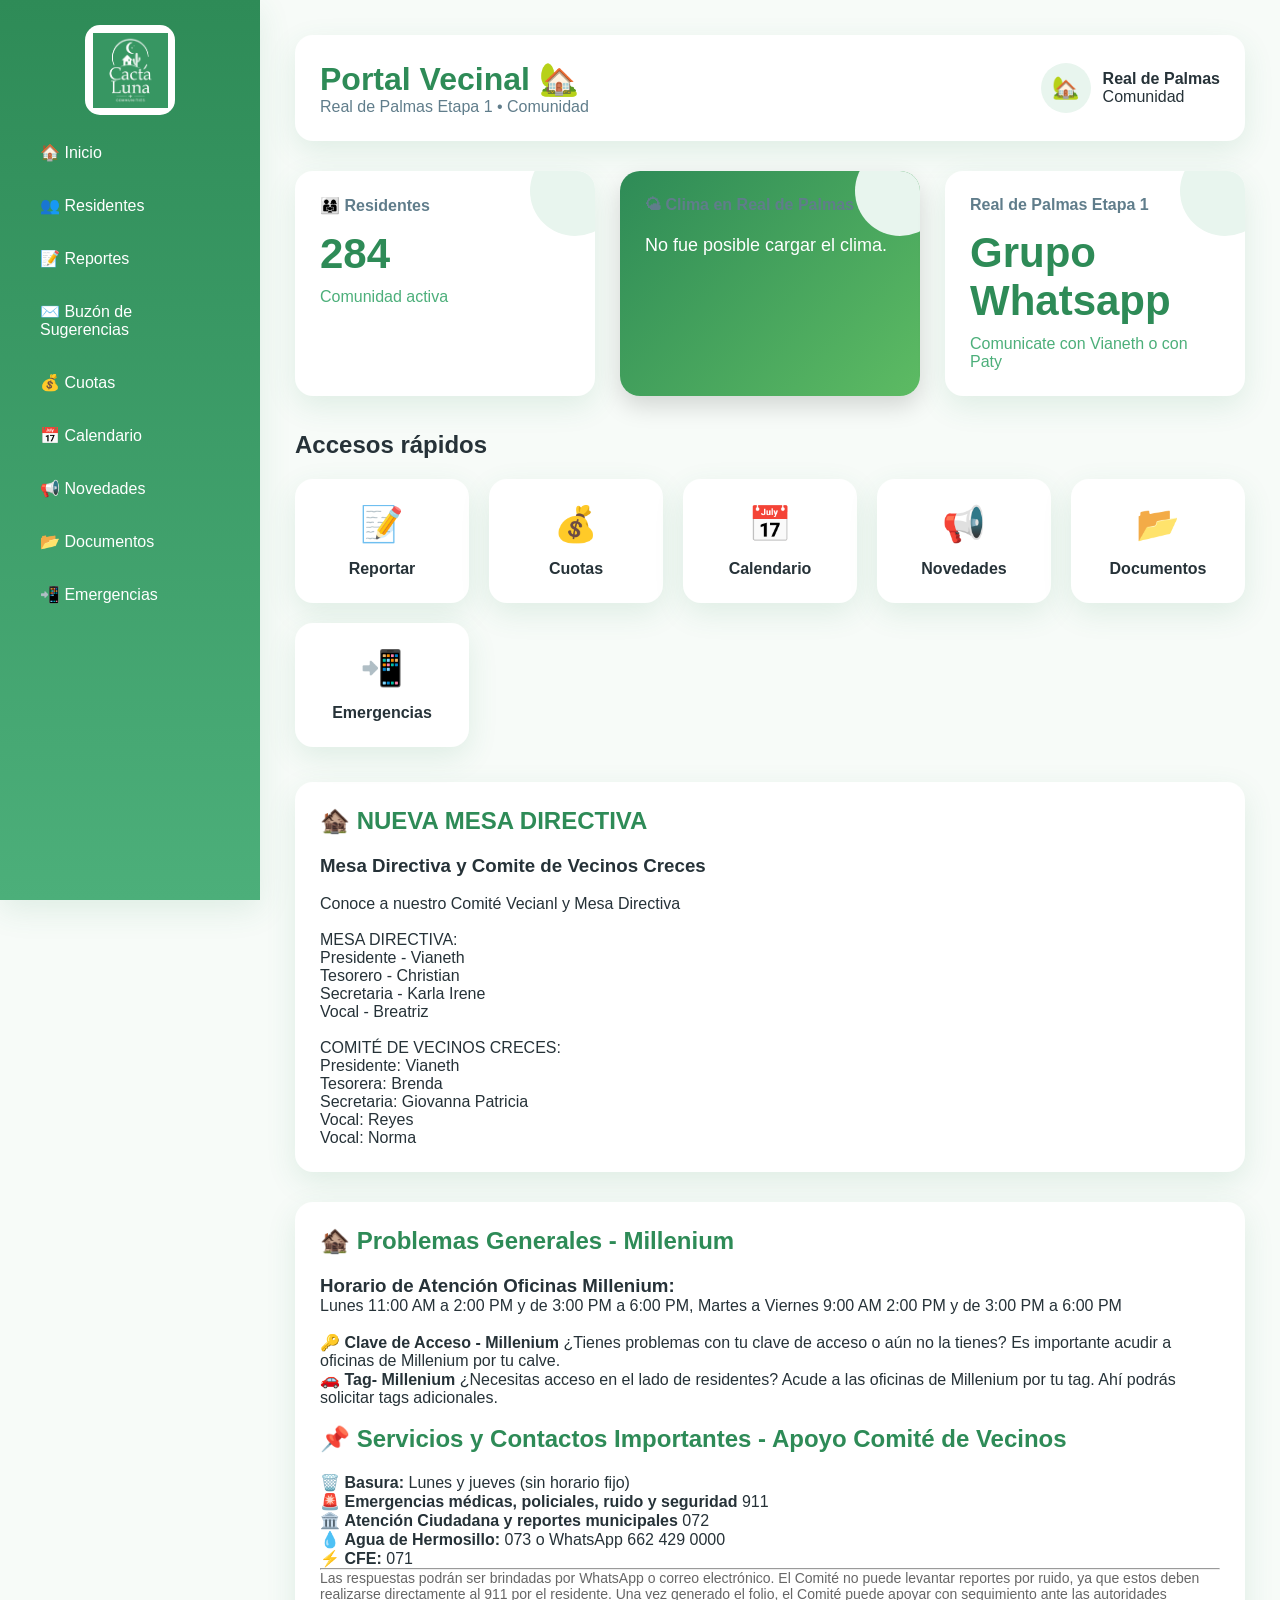
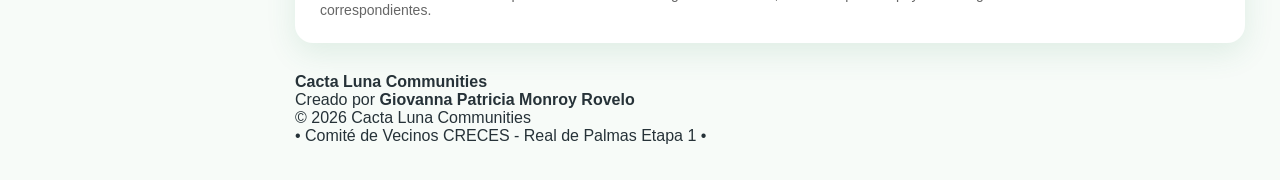
==== index.html @ fbe674ca "Update index.html" ====
<!DOCTYPE html>
<html lang="es">
<head>

<meta charset="UTF-8">

<meta name="viewport" content="width=device-width, initial-scaleF=1">
<title>Cacta Luna Communities</title>

    

<link rel="stylesheet" href="style.css">

</head>

    
    <body>

<!-- BOTÓN MENÚ -->
<button class="menu-btn" onclick="toggleMenu()">
☰
</button>

<!-- SIDEBAR -->

<div class="sidebar" id="sidebar">

    <div class="logo-circle">
        <img src="assets/logo-cacta-luna1.png" alt="Cacta Luna Communities">
    </div>


    <a href="#">🏠 Inicio</a>

    <a href="#">👥 Residentes</a>

<a href="https://script.google.com/macros/s/AKfycbwj4ox8YXeEYcQdDpbGTDzB4OOkUiz5x863nhrR5Fd9Telvf1LVY_K5a5DUUy3oWHEh/exec">
    📝 Reportes
</a>

    <a href="https://forms.gle/JQU99te47RABynhY6">
    ✉️ Buzón de Sugerencias
</a>


    <a href="pages/cuotas.html">
        💰 Cuotas
    </a>

<a href="pages/calendario.html">📅 Calendario</a>
    
    <a href="pages/novedades.html">📢 Novedades</a>

    <a href="pages/documentos.html">📂 Documentos</a>

    <a href="https://wa.me/5216621665671?text=Hola,%20solicito%20apoyo%20de%20emergencia%20vecinal%20en%20Real%20de%20Palmas%20Etapa%201" target="_blank">
        📲 Emergencias
    </a>

</div>

<!-- CONTENIDO -->

<div class="main">

<header class="topbar">

<div>

<h1>Portal Vecinal 🏡</h1>

<p>Real de Palmas Etapa 1 • Comunidad</p>

</div>

<div class="profile">

<div class="avatar">
🏡
</div>

<div>

<strong>Real de Palmas</strong><br>

Comunidad

</div>

</div>

</header>

<!-- DASHBOARD -->

<div class="dashboard">

<div class="card">

<h3>👨‍👩‍👧 Residentes</h3>

<span>284</span>

<p>Comunidad activa</p>

</div>
<div class="card clima-card">

    <h3>🌤 Clima en Real de Palmas</h3>

    <div id="climaActual">
        Cargando clima...
    </div>

</div>
   



<div class="card">

<h3>Real de Palmas Etapa 1</h3>

<span>Grupo Whatsapp</span>
<p>Comunicate con 
<a href="https://wa.me/+5216621665671?text=Hola%2C%20necesito%20acceso%20al%20grupo%20whatsapp%20de%20la%20cerrada.%20"
   target="_blank"
   rel="noopener"
   class="whatsapp-link">
  Vianeth
</a>
o con 
<a href="https://wa.me/+5216621960917?text=Hola%2C%20necesito%20acceso%20al%20grupo%20whatsapp%20de%20la%20cerrada.%20"
   target="_blank"
   rel="noopener"
   class="whatsapp-link">
  Paty
</a>
</div>


</div>



<!-- =====================================================
     ⚡ ACCESOS RÁPIDOS
===================================================== -->

<section class="accesos-seccion">

<h2 class="titulo">Accesos rápidos</h2>

<div class="grid">

    <a href="https://script.google.com/macros/s/AKfycbyH1v6hRKVmyxnGlgnq6wjiOe6lOalaCJdrVO6LPg7WdtAc8-EUjJ0vKtGUuF36H8lYAA/exec" class="app">
        📝
        <h4>Reportar</h4>
    </a>

    <a href="pages/cuotas.html" class="app">
        💰
        <h4>Cuotas</h4>
    </a>

    <a href="pages/calendario.html" class="app">
        📅
        <h4>Calendario</h4>
    </a>

    <a href="pages/novedades.html" class="app">
        📢
        <h4>Novedades</h4>
    </a>

    <a href="pages/documentos.html" class="app">
        📂
        <h4>Documentos</h4>
    </a>

    <a href="https://wa.me/5216621665671?text=Hola,%20solicito%20apoyo%20de%20emergencia%20vecinal%20en%20Real%20de%20Palmas%20Etapa%201"
       target="_blank"
       class="app">
        📲
        <h4>Emergencias</h4>
    </a>

</div>



</section>

    <!-- INFORMACIÓN NUEVA -->


<div class="panel">
    
<h2>🏚️ NUEVA MESA DIRECTIVA</h2>
  <h3>Mesa Directiva y Comite de Vecinos Creces</h3><br>
      <p>Conoce a nuestro Comité Vecianl y Mesa Directiva</p><br>
     <p>MESA DIRECTIVA:</p>
         <p>Presidente - Vianeth</p>
         <p>Tesorero - Christian</p>
         <p>Secretaria - Karla Irene</p>
         <p>Vocal - Breatriz</p> <br>
     <p>COMITÉ DE VECINOS CRECES:</p>
         <p>Presidente: Vianeth</p>
         <p>Tesorera: Brenda</p>
         <p>Secretaria: Giovanna Patricia</p>
      <p>Vocal: Reyes</p>
         <p>Vocal: Norma</p>
</div>


<!-- INFORMACIÓN IMPORTANTE -->


<div class="panel">
    
<h2>🏚️ Problemas Generales - Millenium</h2>
  <h3>Horario de Atención Oficinas Millenium:</h3>
      <p>Lunes 11:00 AM a 2:00 PM y de 3:00 PM a 6:00 PM, Martes a Viernes 9:00 AM 2:00 PM y de 3:00 PM a 6:00 PM</p>
<br>
<p>
🔑 <strong>Clave de Acceso - Millenium </strong>
 ¿Tienes problemas con tu clave de acceso o aún no la tienes?
Es importante acudir a oficinas de Millenium por tu calve.</p>

<p>
🚗 <strong>Tag- Millenium </strong>
¿Necesitas acceso en el lado de residentes?
Acude a las oficinas de Millenium por tu tag.
Ahí podrás solicitar tags adicionales.</p>
<br>
<h2>📌 Servicios y Contactos Importantes - Apoyo Comité de Vecinos</h2>

  
<p>
🗑️ <strong>Basura:</strong>
Lunes y jueves (sin horario fijo)
</p>


<p>
🚨 <strong>Emergencias médicas, policiales, ruido y seguridad</strong>
<a href="tel:911" class="telefono-link">911</a>
</p>

<p>
🏛️ <strong>Atención Ciudadana y reportes municipales</strong>
<a href="tel:072" class="telefono-link">072</a>
</p>

<p>
💧 <strong>Agua de Hermosillo:</strong>
<a href="tel:073" class="telefono-link">073</a>
o
<a href="https://wa.me/526624290000?text=Hola%2C%20solicito%20apoyo%20con%20un%20reporte%20de%20Agua%20de%20Hermosillo."
   target="_blank"
   rel="noopener"
   class="whatsapp-link">
   WhatsApp 662 429 0000
</a>
</p>

<p>
⚡ <strong>CFE:</strong>
<a href="tel:071" class="telefono-link">071</a>
</p>





<hr>


<p style="font-size:14px;color:#666;">

Las respuestas podrán ser brindadas por WhatsApp o correo electrónico.

El Comité no puede levantar reportes por ruido, ya que estos deben realizarse directamente al 911 por el residente.

Una vez generado el folio, el Comité puede apoyar con seguimiento ante las autoridades correspondientes.

</p>


</div>


<!-- =====================================================
     FOOTER / CRÉDITOS
===================================================== -->

<footer class="site-footer">

    <strong>Cacta Luna Communities</strong>

    <p>
        Creado por <strong>Giovanna Patricia Monroy Rovelo</strong>
    </p>

    <p>
        © 2026 Cacta Luna Communities
    </p>

    <p>
        • Comité de Vecinos CRECES - Real de Palmas Etapa 1 • 
    </p>

</footer>
    
<script>

console.log("SCRIPT CARGADO");

function toggleMenu(){
    document.getElementById("sidebar").classList.toggle("show");
}

async function cargarClima(){

    try{

        const respuesta = await fetch(
            "https://api.open-meteo.com/v1/forecast?latitude=29.123&longitude=-110.975&current=temperature_2m,relative_humidity_2m,wind_speed_10m,weather_code"
        );

        const datos = await respuesta.json();

        let icono = "☀️";
        let descripcion = "Despejado";

        switch(datos.current.weather_code){

            case 0:
                icono="☀️";
                descripcion="Despejado";
                break;

            case 1:
            case 2:
            case 3:
                icono="⛅";
                descripcion="Parcialmente nublado";
                break;

            case 45:
            case 48:
                icono="🌫️";
                descripcion="Neblina";
                break;

            case 51:
            case 53:
            case 55:
            case 61:
            case 63:
            case 65:
                icono="🌧️";
                descripcion="Lluvia";
                break;

            case 71:
            case 73:
            case 75:
                icono="❄️";
                descripcion="Nieve";
                break;

            case 95:
                icono="⛈️";
                descripcion="Tormenta";
                break;
        }

        document.getElementById("climaActual").innerHTML = `
            <h1>${icono} ${datos.current.temperature_2m}°C</h1>
            <p>${descripcion}</p>
            <small>
                💧 ${datos.current.relative_humidity_2m}% |
                💨 ${datos.current.wind_speed_10m} km/h
            </small>
        `;

        console.log(datos);

    }catch(error){

        
        console.error(error);

        document.getElementById("climaActual").innerHTML =
        "No fue posible cargar el clima.";

    }

}

cargarClima();

</script>
</body>


</html>
---- style.css ----
/* ==================================================
   Cacta Luna Communities
   Archivo: style.css
   Tema: Real de Palmas - Verde Ecológico
   Versión: 1.0
================================================== */


/* ==========================
   VARIABLES DEL SISTEMA
========================== */

:root{

    --verde-principal:#2E8B57;

    --verde-secundario:#4CAF7A;

    --verde-claro:#E8F5EE;

    --verde-hover:#267348;

    --fondo:#F7FBF8;

    --blanco:#FFFFFF;

    --texto:#263238;

    --gris:#607D8B;


    --sombra:
    0 10px 30px rgba(46,139,87,.12);


    --radio:18px;

}


/* ==========================
   RESET GENERAL
========================== */


*{

    margin:0;

    padding:0;

    box-sizing:border-box;

}


body{

    background:var(--fondo);

    color:var(--texto);

    font-family:
    'Poppins',
    Arial,
    sans-serif;

}


/* ==========================
   TITULOS
========================== */


h1,h2,h3,h4{

    font-weight:600;

}


/* ==========================
   LINKS
========================== */


a{

    text-decoration:none;

    color:inherit;

}


/* ==========================
   SCROLL SUAVE
========================== */


html{

    scroll-behavior:smooth;

}

/* ==================================================
   SIDEBAR - MENU LATERAL
================================================== */

.sidebar{

    width:260px;

    min-height:100vh;

    background:
    linear-gradient(
        180deg,
        var(--verde-principal),
        var(--verde-secundario)
    );

    color:white;

    padding:25px;

    position:fixed;

    left:0;

    top:0;

    box-shadow:var(--sombra);

    z-index:1000;

}


/* LOGO */

.logo-circle{

width:90px;
height:90px;
margin:0 auto 15px;
display:flex;
align-items:center;
justify-content:center;
background:white;
border-radius:15px;
overflow:hidden;

}

.logo-circle img{

width:75px;
height:75px;
object-fit:contain;
display:block;

}

/* MENU */

.sidebar a{

    display:flex;

    align-items:center;

    gap:12px;

    padding:13px 15px;

    margin:8px 0;

    border-radius:14px;

    transition:.3s;

}


.sidebar a:hover{

    background:
    rgba(255,255,255,.18);

    transform:translateX(5px);

}


/* ==================================================
   CONTENIDO PRINCIPAL
================================================== */


.main{

    margin-left:260px;

    padding:35px;

}



/* ==================================================
   HEADER SUPERIOR
================================================== */


.topbar{

    background:white;

    padding:25px;

    border-radius:var(--radio);

    box-shadow:var(--sombra);

    display:flex;

    justify-content:space-between;

    align-items:center;

    margin-bottom:30px;

}


.topbar h1{

    color:var(--verde-principal);

}


.topbar p{

    color:var(--gris);

}



/* PERFIL */

.profile{

    display:flex;

    align-items:center;

    gap:12px;

}


.avatar{

    width:50px;

    height:50px;

    border-radius:50%;

    background:var(--verde-claro);

    color:var(--verde-principal);

    display:flex;

    align-items:center;

    justify-content:center;

    font-size:22px;

    font-weight:bold;

}

/* ==================================================
   DASHBOARD - TARJETAS PRINCIPALES
================================================== */


.dashboard{

    display:grid;

    grid-template-columns:
    repeat(auto-fit,minmax(220px,1fr));

    gap:25px;

    margin-bottom:35px;

}



.card{

    background:var(--blanco);

    padding:25px;

    border-radius:var(--radio);

    box-shadow:var(--sombra);

    position:relative;

    overflow:hidden;

    transition:.3s;

}



.card::before{

    content:"";

    position:absolute;

    width:90px;

    height:90px;

    background:var(--verde-claro);

    border-radius:50%;

    right:-25px;

    top:-25px;

}



.card:hover{

    transform:translateY(-6px);

    box-shadow:
    0 15px 35px rgba(46,139,87,.20);

}



.card h3{

    color:var(--gris);

    font-size:16px;

    margin-bottom:15px;

    position:relative;

}



.card span{

    display:block;

    font-size:42px;

    font-weight:700;

    color:var(--verde-principal);

    position:relative;

}



.card p{

    margin-top:10px;

    color:var(--verde-secundario);

    position:relative;

}



/* ==================================================
   ACCESOS RAPIDOS
================================================== */


.titulo{

    margin-bottom:20px;

    color:var(--texto);

}



.grid{

    display:grid;

    grid-template-columns:
    repeat(auto-fit,minmax(150px,1fr));

    gap:20px;

    margin-bottom:35px;

}



.app{

    background:white;

    padding:25px;

    border-radius:var(--radio);

    text-align:center;

    box-shadow:var(--sombra);

    font-size:35px;

    cursor:pointer;

    transition:.3s;

}



.app h4{

    margin-top:15px;

    font-size:16px;

    color:var(--texto);

}



.app:hover{

    background:var(--verde-principal);

    color:white;

    transform:translateY(-5px);

}



.app:hover h4{

    color:white;

}

/* ==================================================
   PANEL DE REPORTES
================================================== */


.panel{

    background:var(--blanco);

    padding:25px;

    border-radius:var(--radio);

    box-shadow:var(--sombra);

    margin-bottom:30px;

}


.panel h2{

    margin-bottom:20px;

    color:var(--verde-principal);

}



/* TABLA */


table{

    width:100%;

    border-collapse:collapse;

}



th{

    text-align:left;

    padding:15px;

    background:var(--verde-claro);

    color:var(--verde-principal);

}



td{

    padding:15px;

    border-bottom:1px solid #eeeeee;

    color:var(--texto);

}



tr:hover{

    background:#F8FCF9;

}



/* ESTADOS */


.badge{

    padding:6px 12px;

    border-radius:20px;

    font-size:13px;

    font-weight:600;

    display:inline-block;

}



.proceso{

    background:#FFF3CD;

    color:#856404;

}



.nuevo{

    background:#DFF3FF;

    color:#006B9F;

}



.resuelto{

    background:#DDF6E8;

    color:#237A45;

}

/* ==================================================
   DISEÑO PARA CELULAR
================================================== */


@media(max-width:900px){


    .sidebar{

        transform:translateX(-100%);

        transition:.3s;

    }


    .sidebar.show{

        transform:translateX(0);

    }


    .main{

        margin-left:0;

        padding:20px;

    }


    .topbar{

        flex-direction:column;

        align-items:flex-start;

        gap:20px;

    }


    .dashboard{

        grid-template-columns:1fr;

    }


    .grid{

        grid-template-columns:
        repeat(2,1fr);

    }


}


/* ==================================================
   BOTON MENU CELULAR
================================================== */


.menu-btn{

    display:none;

    position:fixed;

    top:20px;

    left:20px;

    z-index:2000;

    width:50px;

    height:50px;

    border:none;

    border-radius:50%;

    background:var(--verde-principal);

    color:white;

    font-size:25px;

    cursor:pointer;

    box-shadow:var(--sombra);

}



@media(max-width:900px){


.menu-btn{

    display:flex;

    align-items:center;

    justify-content:center;

}


}

/* ==================================================
   FORMULARIO REPORTES V2
================================================== */


.panel form{

    display:flex;
    flex-direction:column;
    gap:18px;

}


.panel form label{

    display:block;

    font-weight:600;

    color:var(--texto);

}


.panel select,
.panel textarea{

    width:100%;

    padding:14px;

    border-radius:14px;

    border:1px solid #d8e6dc;

    font-size:16px;

    font-family:inherit;

    background:white;

}


.panel textarea{

    resize:vertical;

    min-height:130px;

}


.panel select:focus,
.panel textarea:focus{

    outline:none;

    border-color:var(--verde-principal);

    box-shadow:0 0 0 4px var(--verde-claro);

}



.prioridad{

    display:flex;

    gap:12px;

}


.prioridad label{

    background:var(--verde-claro);

    padding:10px 18px;

    border-radius:25px;

    cursor:pointer;

}



.btn{

    width:100%;

    padding:16px;

    border:none;

    border-radius:14px;

    background:var(--verde-principal);

    color:white;

    font-size:17px;

    font-weight:bold;

    cursor:pointer;

}


.btn:hover{

   /* ==================================================
   NAVEGACION APP
================================================== */


.app-nav{

display:flex;

justify-content:space-around;

align-items:center;

background:white;

padding:15px;

border-radius:18px;

margin-bottom:20px;

box-shadow:0 5px 15px rgba(0,0,0,.05);

}


.app-nav a{

text-decoration:none;

color:var(--texto);

font-size:14px;

font-weight:600;

text-align:center;

}


.app-nav a:hover{

color:var(--verde-principal);

}


.app-nav .activo{

color:var(--verde-principal);

}

    background:var(--verde-hover);

}

/* ==================================================
   SUBIDA DE IMAGEN
================================================== */


.campo{

display:flex;

flex-direction:column;

gap:8px;

}


input[type="file"]{

padding:12px;

background:#f5f8f6;

border-radius:14px;

border:1px solid #d8e6dc;

font-family:inherit;

}


input[type="file"]::file-selector-button{

background:var(--verde-principal);

color:white;

border:none;

padding:10px 15px;

border-radius:10px;

cursor:pointer;

margin-right:10px;

}

.campo input[type="text"]{

width:100%;

padding:14px;

border-radius:14px;

border:1px solid #d8e6dc;

font-size:16px;

font-family:inherit;

}


.campo input[type="text"]:focus{

outline:none;

border-color:var(--verde-principal);

box-shadow:0 0 0 4px var(--verde-claro);

}

.campo input{

width:100%;

padding:14px;

border-radius:14px;

border:1px solid #d8e6dc;

font-size:16px;

font-family:inherit;

background:white;

}


.campo input:focus{

outline:none;

border-color:var(--verde-principal);

box-shadow:0 0 0 4px var(--verde-claro);

}

/* ==================================================
   AGENDA COMUNITARIA
================================================== */

.evento-destacado{

    background:linear-gradient(135deg,#3d8b6d,#5da886);

    color:white;

    padding:30px;

    border-radius:24px;

    box-shadow:0 10px 30px rgba(0,0,0,.15);

    margin-bottom:30px;

}

.evento-destacado h2{

    margin:15px 0;

    font-size:30px;

}

.evento-destacado p{

    line-height:1.8;

    opacity:.95;

}

.evento-badge{

    display:inline-block;

    background:rgba(255,255,255,.2);

    padding:8px 18px;

    border-radius:30px;

    font-weight:bold;

    font-size:14px;

}

.titulo-seccion{

    margin-bottom:20px;

    color:var(--texto);

}

.lista-eventos{

    display:grid;

    gap:18px;

}

.evento-card{

    background:white;

    border-radius:18px;

    padding:20px;

    display:flex;

    align-items:center;

    gap:20px;

    box-shadow:0 6px 18px rgba(0,0,0,.08);

    transition:.30s;

}

.evento-card:hover{

    transform:translateY(-5px);

    box-shadow:0 12px 28px rgba(0,0,0,.15);

}

.evento-icono{

    width:70px;

    height:70px;

    border-radius:18px;

    display:flex;

    justify-content:center;

    align-items:center;

    background:var(--verde-claro);

    font-size:34px;

}

.evento-card h3{

    margin-bottom:8px;

    color:var(--texto);

}

.evento-card p{

    color:#666;

}

@media(max-width:700px){

.evento-card{

flex-direction:column;

text-align:center;

}

.evento-icono{

margin-bottom:10px;

}

}

/* TARJETA CLIMA */

.clima-card{
    background:linear-gradient(135deg,#2E8B57,#5DBB63);
    color:white;
    border-radius:20px;
    padding:25px;
    box-shadow:0 10px 25px rgba(0,0,0,.15);
}

.clima-card h3{
    margin-top:0;
}

#climaActual{
    font-size:18px;
    line-height:1.8;
    margin-top:15px;
}

/* ==================================================
   CALENDARIO DE EVENTOS
   ================================================== */

.calendario-contenedor{
    background:var(--blanco);
    padding:30px;
    border-radius:var(--radio);
    box-shadow:var(--sombra);
    margin-bottom:30px;
}

.calendario-contenedor > h1{
    color:var(--verde-principal);
    margin-bottom:10px;
}

.calendario-contenedor > p{
    color:var(--gris);
    margin-bottom:25px;
    line-height:1.6;
}


/* ==========================
   FILTROS
   ========================== */

.filtros-calendario{
    display:flex;
    flex-wrap:wrap;
    gap:10px;
    margin-bottom:25px;
}

.filtro{
    border:none;
    background:var(--verde-claro);
    color:var(--verde-principal);
    padding:10px 16px;
    border-radius:25px;
    font-family:inherit;
    font-size:14px;
    font-weight:600;
    cursor:pointer;
    transition:.3s;
}

.filtro:hover{
    background:var(--verde-principal);
    color:white;
    transform:translateY(-2px);
}

.filtro.activo{
    background:var(--verde-principal);
    color:white;
}


/* ==========================
   CAMBIO DE MES
   ========================== */

.navegacion-mes{
    display:flex;
    align-items:center;
    justify-content:space-between;
    gap:15px;
    margin:25px 0;
}

.navegacion-mes button{
    width:45px;
    height:45px;
    border:none;
    border-radius:50%;
    background:var(--verde-claro);
    color:var(--verde-principal);
    font-size:28px;
    cursor:pointer;
    transition:.3s;
    flex-shrink:0;
}

.navegacion-mes button:hover{
    background:var(--verde-principal);
    color:white;
}

#mesActual{
    flex:1;
    text-align:center;
    color:var(--verde-principal);
    font-size:24px;
    font-weight:600;
}


/* ==========================
   LEYENDA
   ========================== */

.leyenda-calendario{
    display:flex;
    flex-wrap:wrap;
    gap:15px;
    margin-bottom:25px;
}

.leyenda-calendario span{
    background:var(--verde-claro);
    padding:8px 14px;
    border-radius:20px;
    font-size:13px;
    color:var(--texto);
}


/* ==========================
   EVENTOS DEL DÍA
   ========================== */

.eventos-dia{
    background:#F8FCF9;
    border-radius:18px;
    padding:20px;
    margin-top:25px;
}

.eventos-dia h3{
    color:var(--verde-principal);
    margin-bottom:10px;
}

.sin-eventos{
    color:var(--gris);
    font-size:14px;
}


/* ==================================================
   CALENDARIO RESPONSIVE
   ================================================== */

@media(max-width:700px){

    .calendario-contenedor{
        padding:18px;
        border-radius:16px;
        margin-left:0;
        margin-right:0;
    }

    .calendario-contenedor > h1{
        font-size:24px;
        line-height:1.3;
    }

    .calendario-contenedor > p{
        font-size:14px;
    }

    .filtros-calendario{
        display:grid;
        grid-template-columns:repeat(2,1fr);
        gap:8px;
    }

    .filtro{
        width:100%;
        padding:10px 6px;
        font-size:12px;
    }

    .navegacion-mes{
        margin:20px 0;
    }

    .navegacion-mes button{
        width:42px;
        height:42px;
        font-size:24px;
    }

    #mesActual{
        font-size:19px;
    }

    .leyenda-calendario{
        display:grid;
        grid-template-columns:repeat(2,1fr);
        gap:8px;
    }

    .leyenda-calendario span{
        text-align:center;
        font-size:11px;
        padding:8px 5px;
    }

    .eventos-dia{
        padding:15px;
    }

}


/* ==================================================
   CELULARES PEQUEÑOS
   ================================================== */

@media(max-width:400px){

    .calendario-contenedor{
        padding:14px;
    }

    .calendario-contenedor > h1{
        font-size:21px;
    }

    .filtros-calendario{
        grid-template-columns:1fr 1fr;
    }

    .filtro{
        font-size:11px;
        padding:9px 4px;
    }

    #mesActual{
        font-size:17px;
    }

    .leyenda-calendario{
        grid-template-columns:1fr;
    }

}
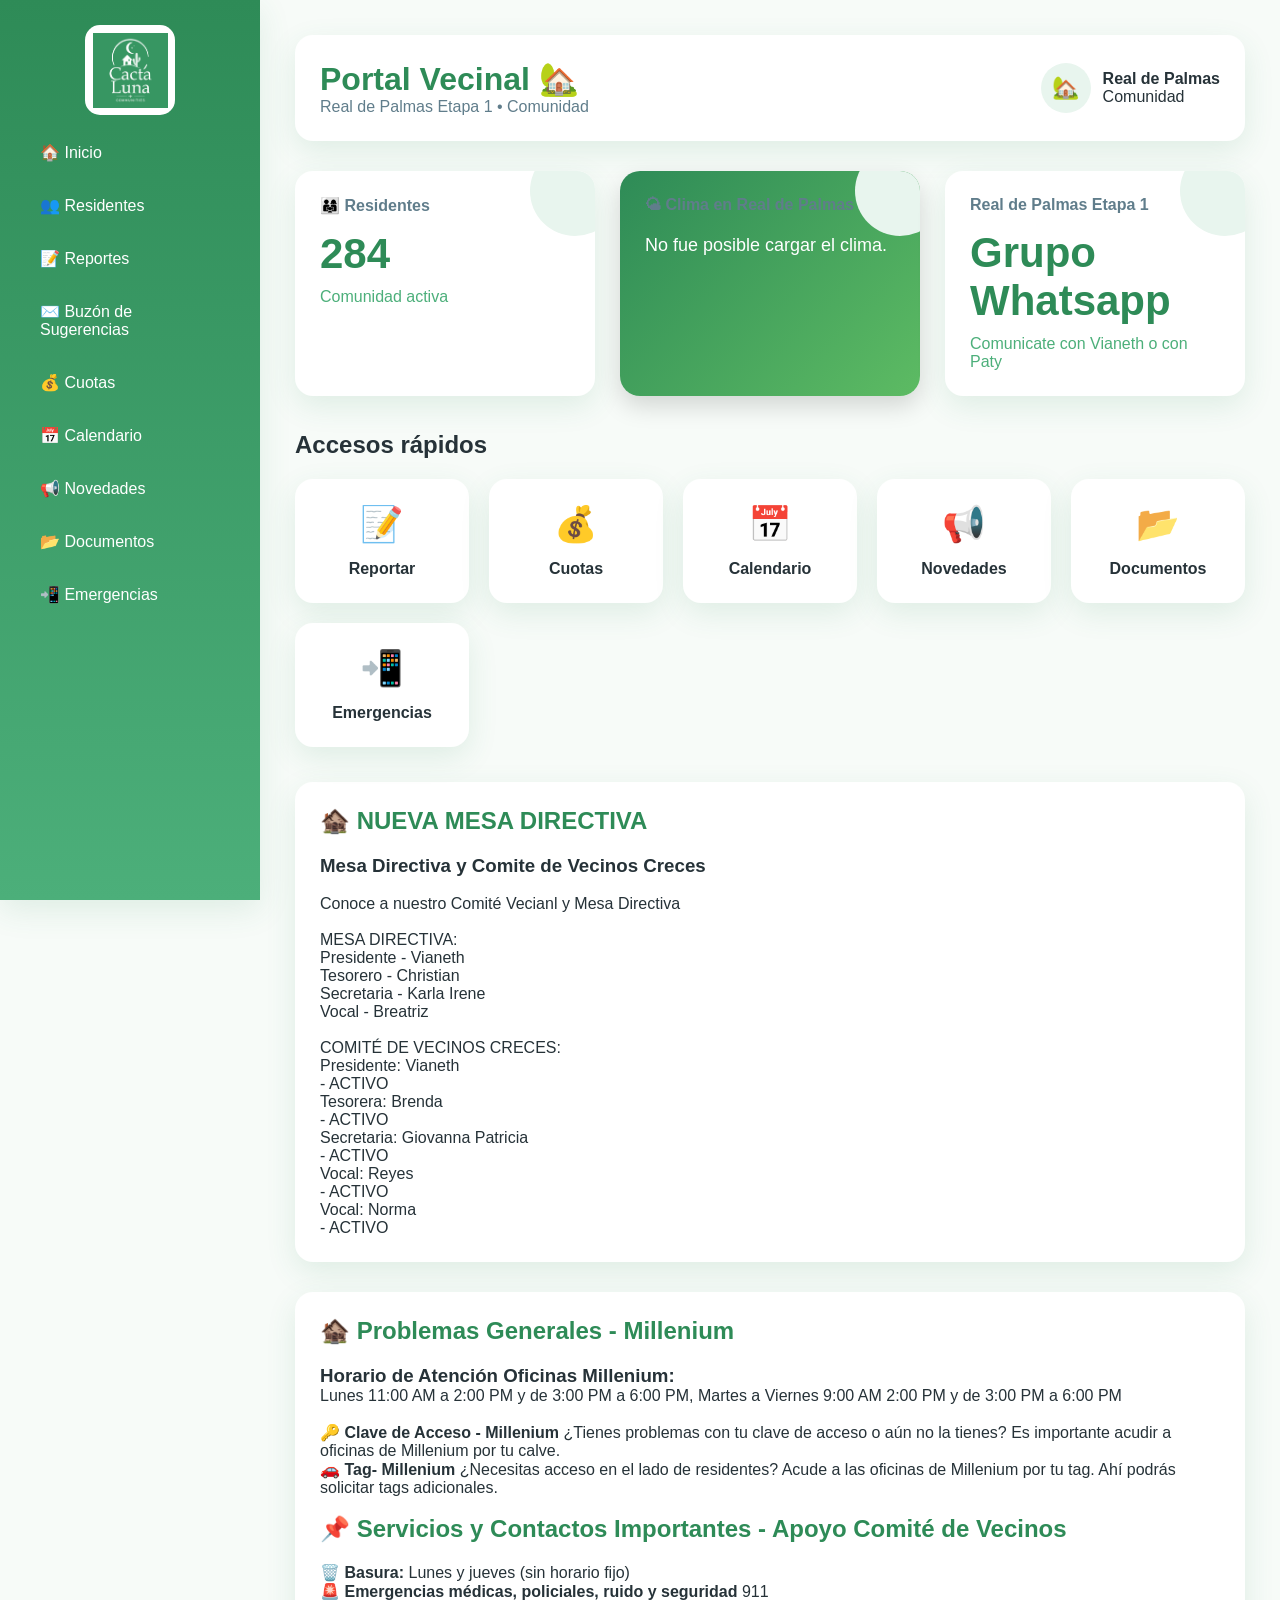
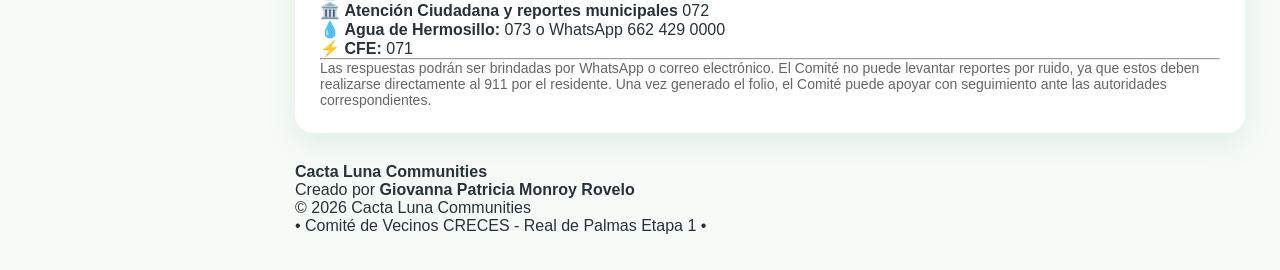
==== commit d06de2a6: "Update index.html" ====
--- a/index.html
+++ b/index.html
@@ -205,11 +205,11 @@
          <p>Secretaria - Karla Irene</p>
          <p>Vocal - Breatriz</p> <br>
      <p>COMITÉ DE VECINOS CRECES:</p>
-         <p>Presidente: Vianeth</p>
-         <p>Tesorera: Brenda</p>
-         <p>Secretaria: Giovanna Patricia</p>
-      <p>Vocal: Reyes</p>
-         <p>Vocal: Norma</p>
+         <p>Presidente: Vianeth</p> - ACTIVO
+         <p>Tesorera: Brenda</p> - ACTIVO
+         <p>Secretaria: Giovanna Patricia</p> - ACTIVO
+      <p>Vocal: Reyes</p> - ACTIVO
+         <p>Vocal: Norma</p> - ACTIVO
 </div>
 
 
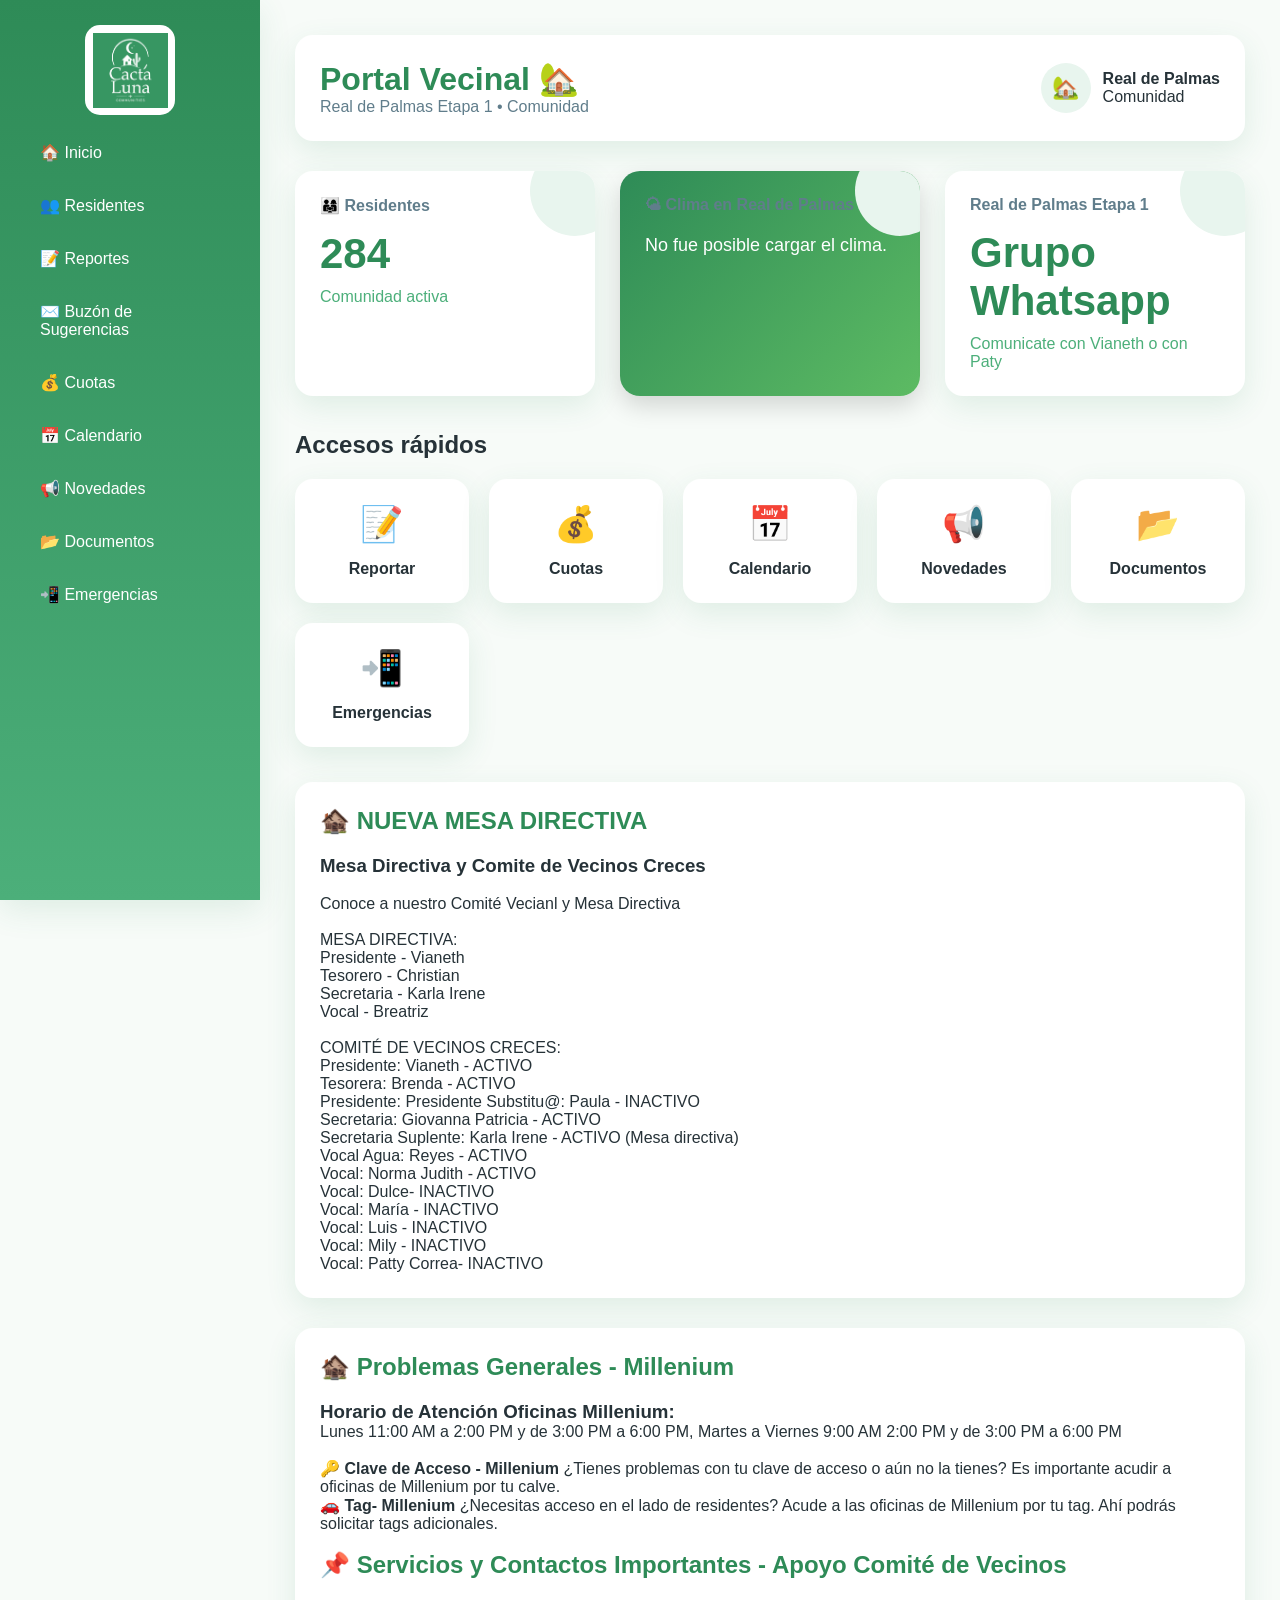
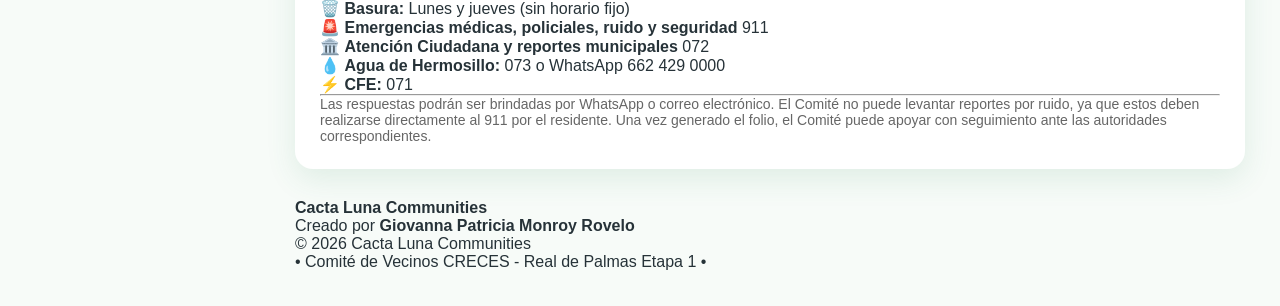
==== commit c793f60e: "Update index.html" ====
--- a/index.html
+++ b/index.html
@@ -205,11 +205,23 @@
          <p>Secretaria - Karla Irene</p>
          <p>Vocal - Breatriz</p> <br>
      <p>COMITÉ DE VECINOS CRECES:</p>
-         <p>Presidente: Vianeth</p> - ACTIVO
-         <p>Tesorera: Brenda</p> - ACTIVO
-         <p>Secretaria: Giovanna Patricia</p> - ACTIVO
-      <p>Vocal: Reyes</p> - ACTIVO
-         <p>Vocal: Norma</p> - ACTIVO
+    <p>Presidente: Vianeth - ACTIVO</p>
+    <p>Tesorera: Brenda - ACTIVO</p> 
+    <p>Presidente: Presidente Substitu@: Paula - INACTIVO</p>
+    <p>Secretaria: Giovanna Patricia - ACTIVO</p> 
+    <p>Secretaria Suplente: Karla Irene - ACTIVO (Mesa directiva)</p> 
+      <p>Vocal Agua: Reyes - ACTIVO</p> 
+     <p>Vocal: Norma Judith - ACTIVO</p> 
+        <p>Vocal: Dulce- INACTIVO</p> 
+        <p>Vocal: María - INACTIVO</p> 
+        <p>Vocal: Luis - INACTIVO</p> 
+        <p>Vocal: Mily - INACTIVO</p> 
+        <p>Vocal: Patty Correa- INACTIVO</p> 
+
+
+
+
+
 </div>
 
 
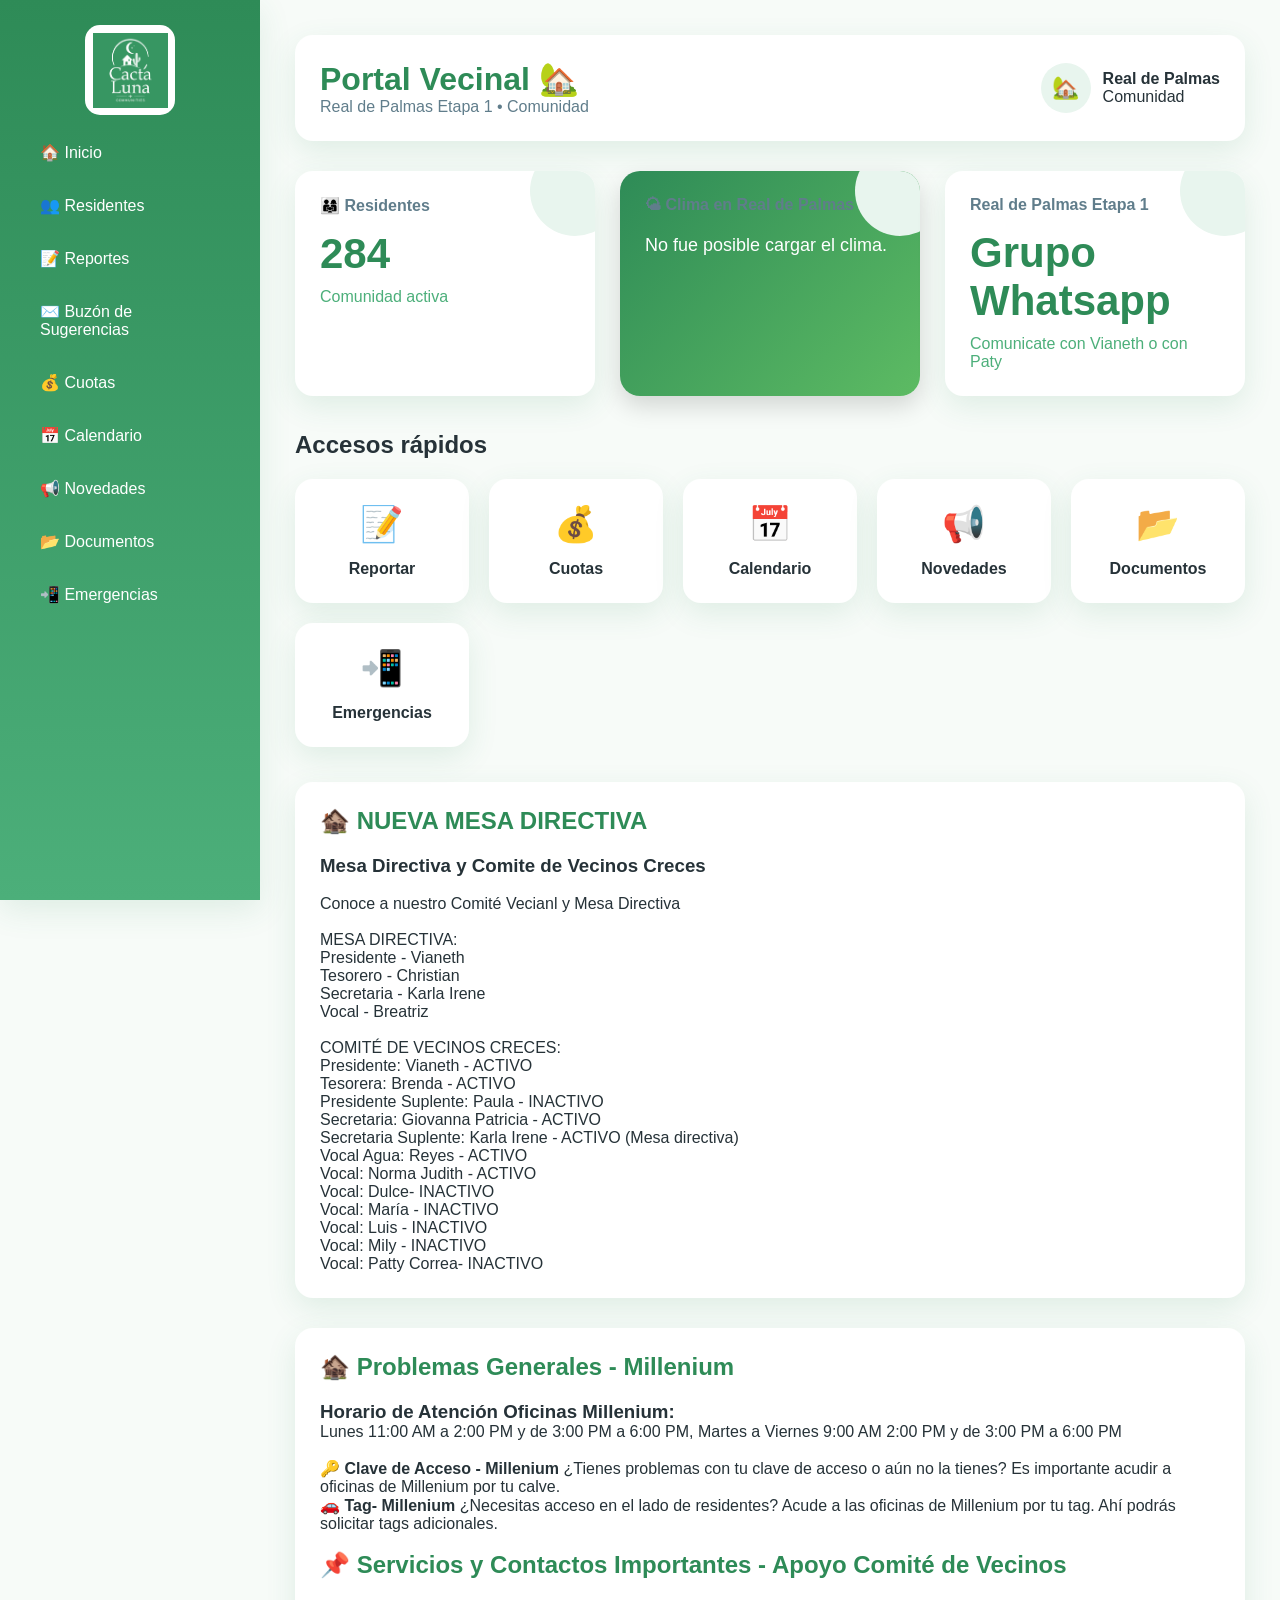
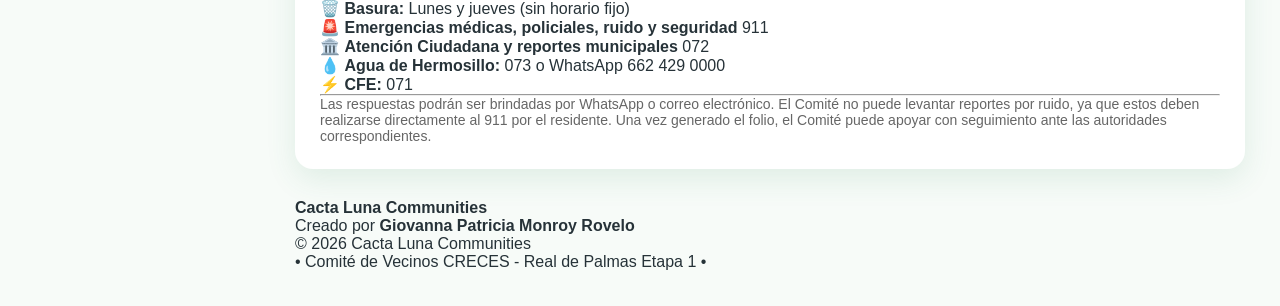
==== commit ce77ca3a: "Update index.html" ====
--- a/index.html
+++ b/index.html
@@ -207,7 +207,7 @@
      <p>COMITÉ DE VECINOS CRECES:</p>
     <p>Presidente: Vianeth - ACTIVO</p>
     <p>Tesorera: Brenda - ACTIVO</p> 
-    <p>Presidente: Presidente Substitu@: Paula - INACTIVO</p>
+    <p>Presidente Suplente: Paula - INACTIVO</p>
     <p>Secretaria: Giovanna Patricia - ACTIVO</p> 
     <p>Secretaria Suplente: Karla Irene - ACTIVO (Mesa directiva)</p> 
       <p>Vocal Agua: Reyes - ACTIVO</p> 
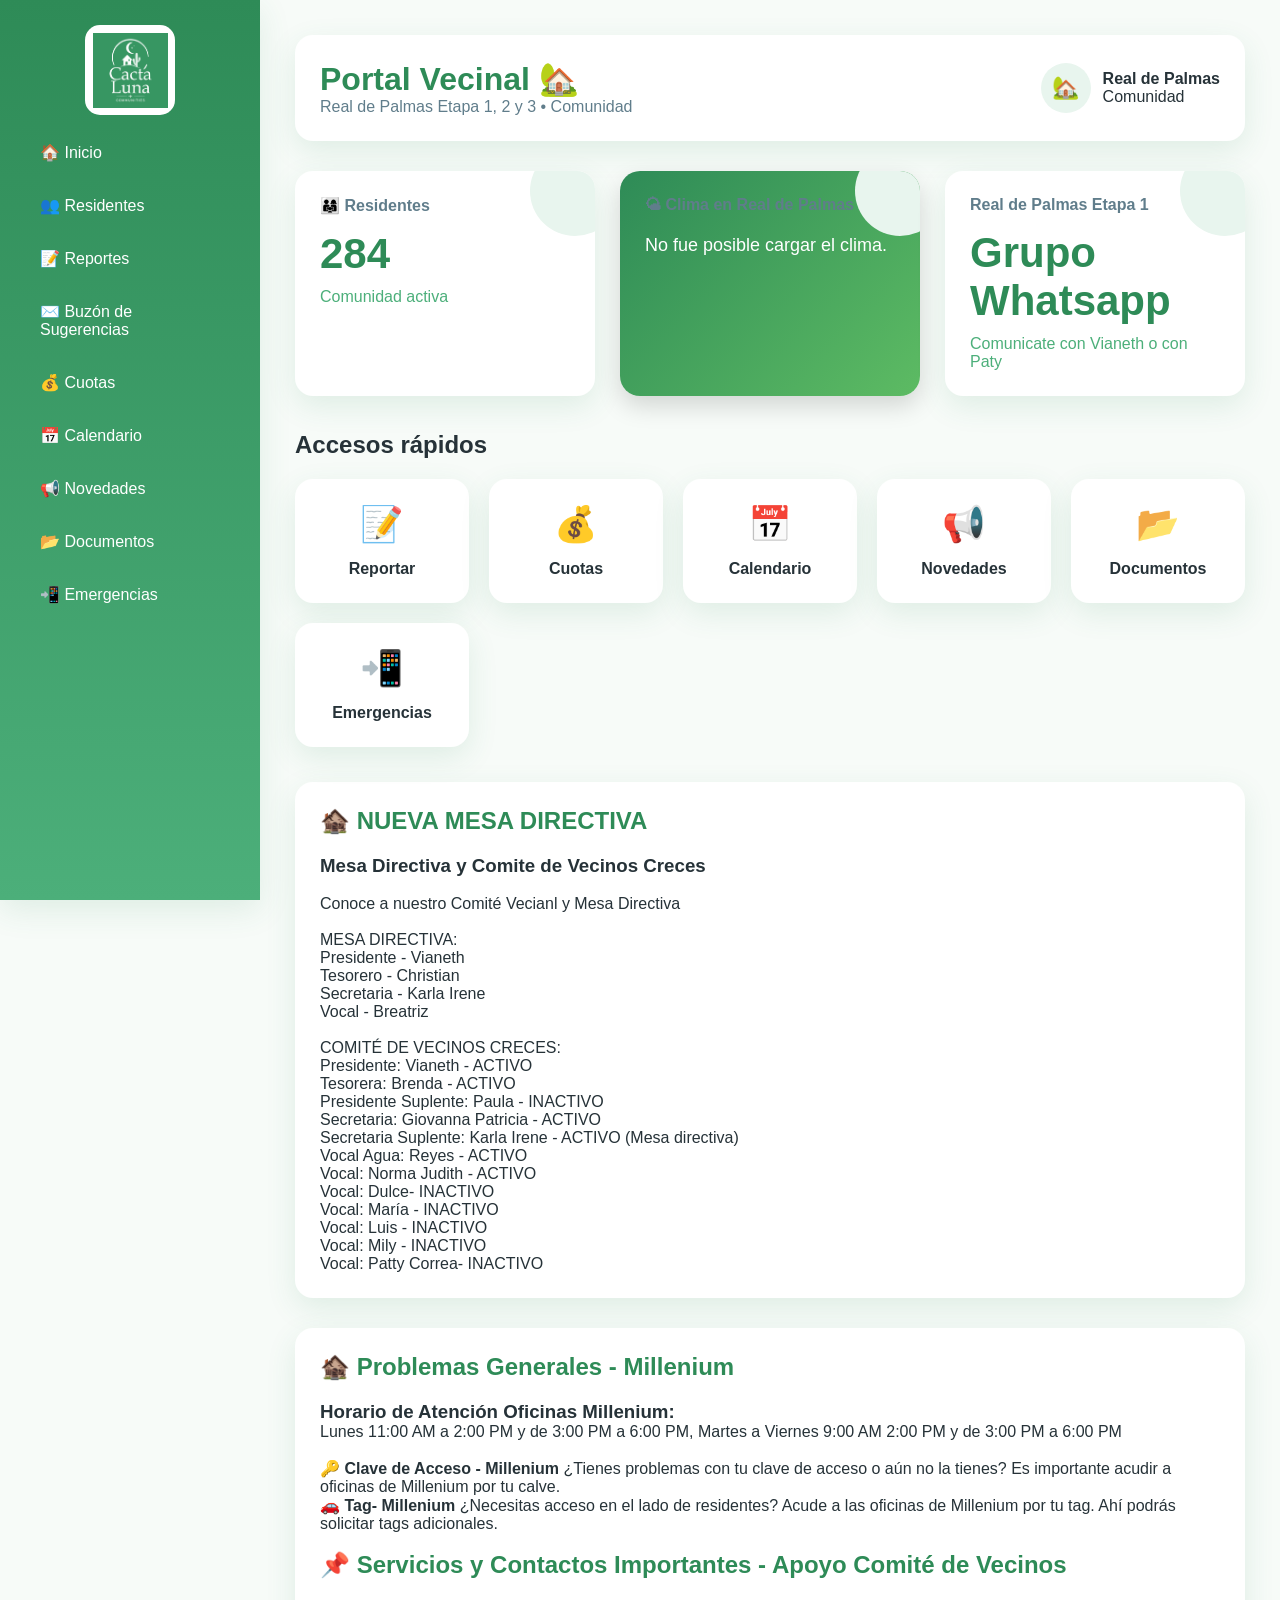
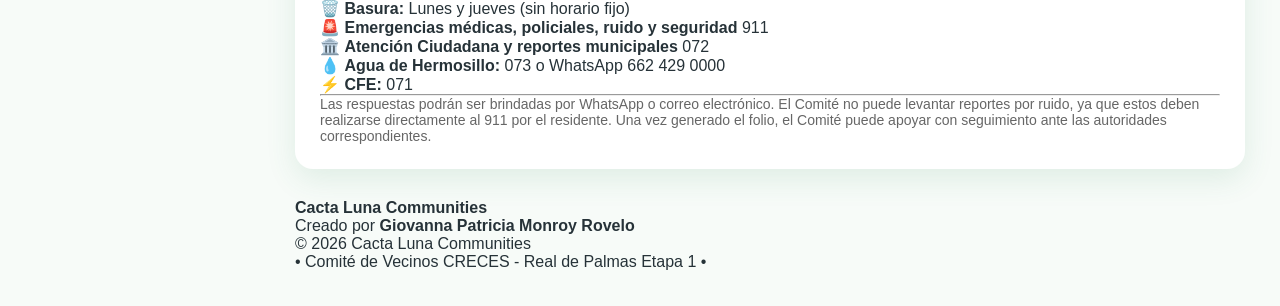
==== commit 6b3d80af: "Update index.html" ====
--- a/index.html
+++ b/index.html
@@ -69,7 +69,7 @@
 
 <h1>Portal Vecinal 🏡</h1>
 
-<p>Real de Palmas Etapa 1 • Comunidad</p>
+<p>Real de Palmas Etapa 1, 2 y 3 • Comunidad</p>
 
 </div>
 
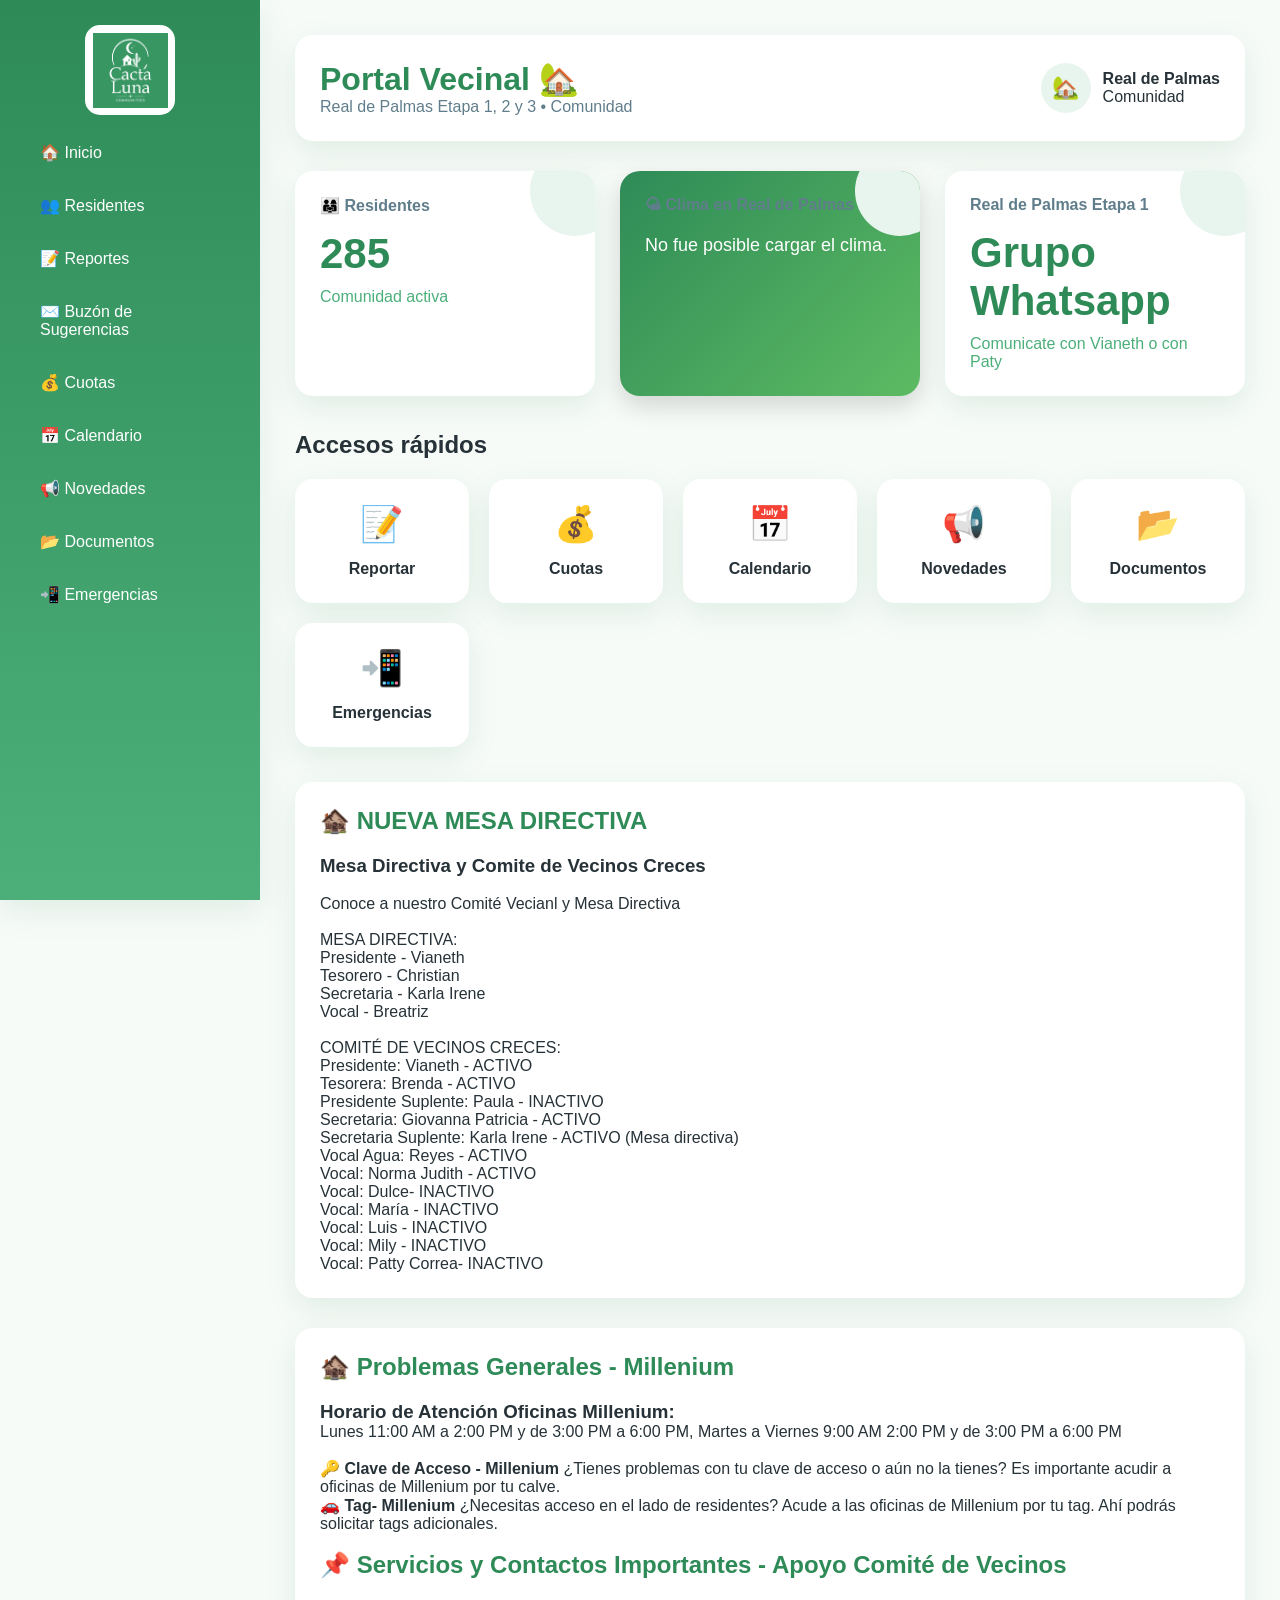
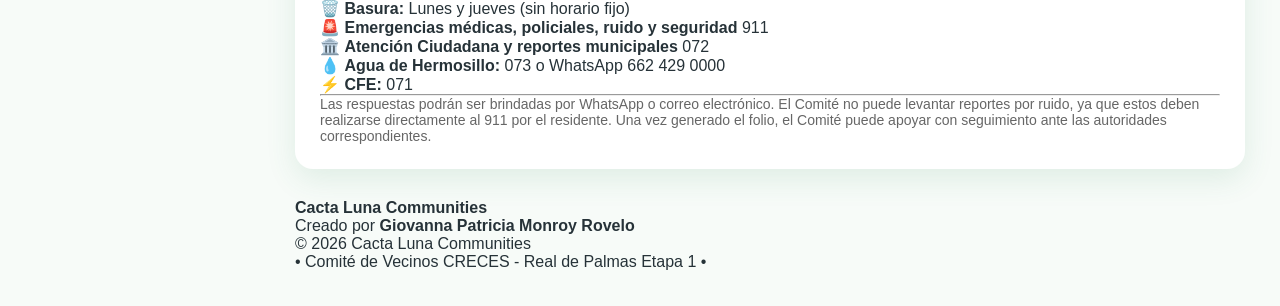
==== commit e911d17b: "Update index.html" ====
--- a/index.html
+++ b/index.html
@@ -99,7 +99,7 @@
 
 <h3>👨‍👩‍👧 Residentes</h3>
 
-<span>284</span>
+<span>285</span>
 
 <p>Comunidad activa</p>
 
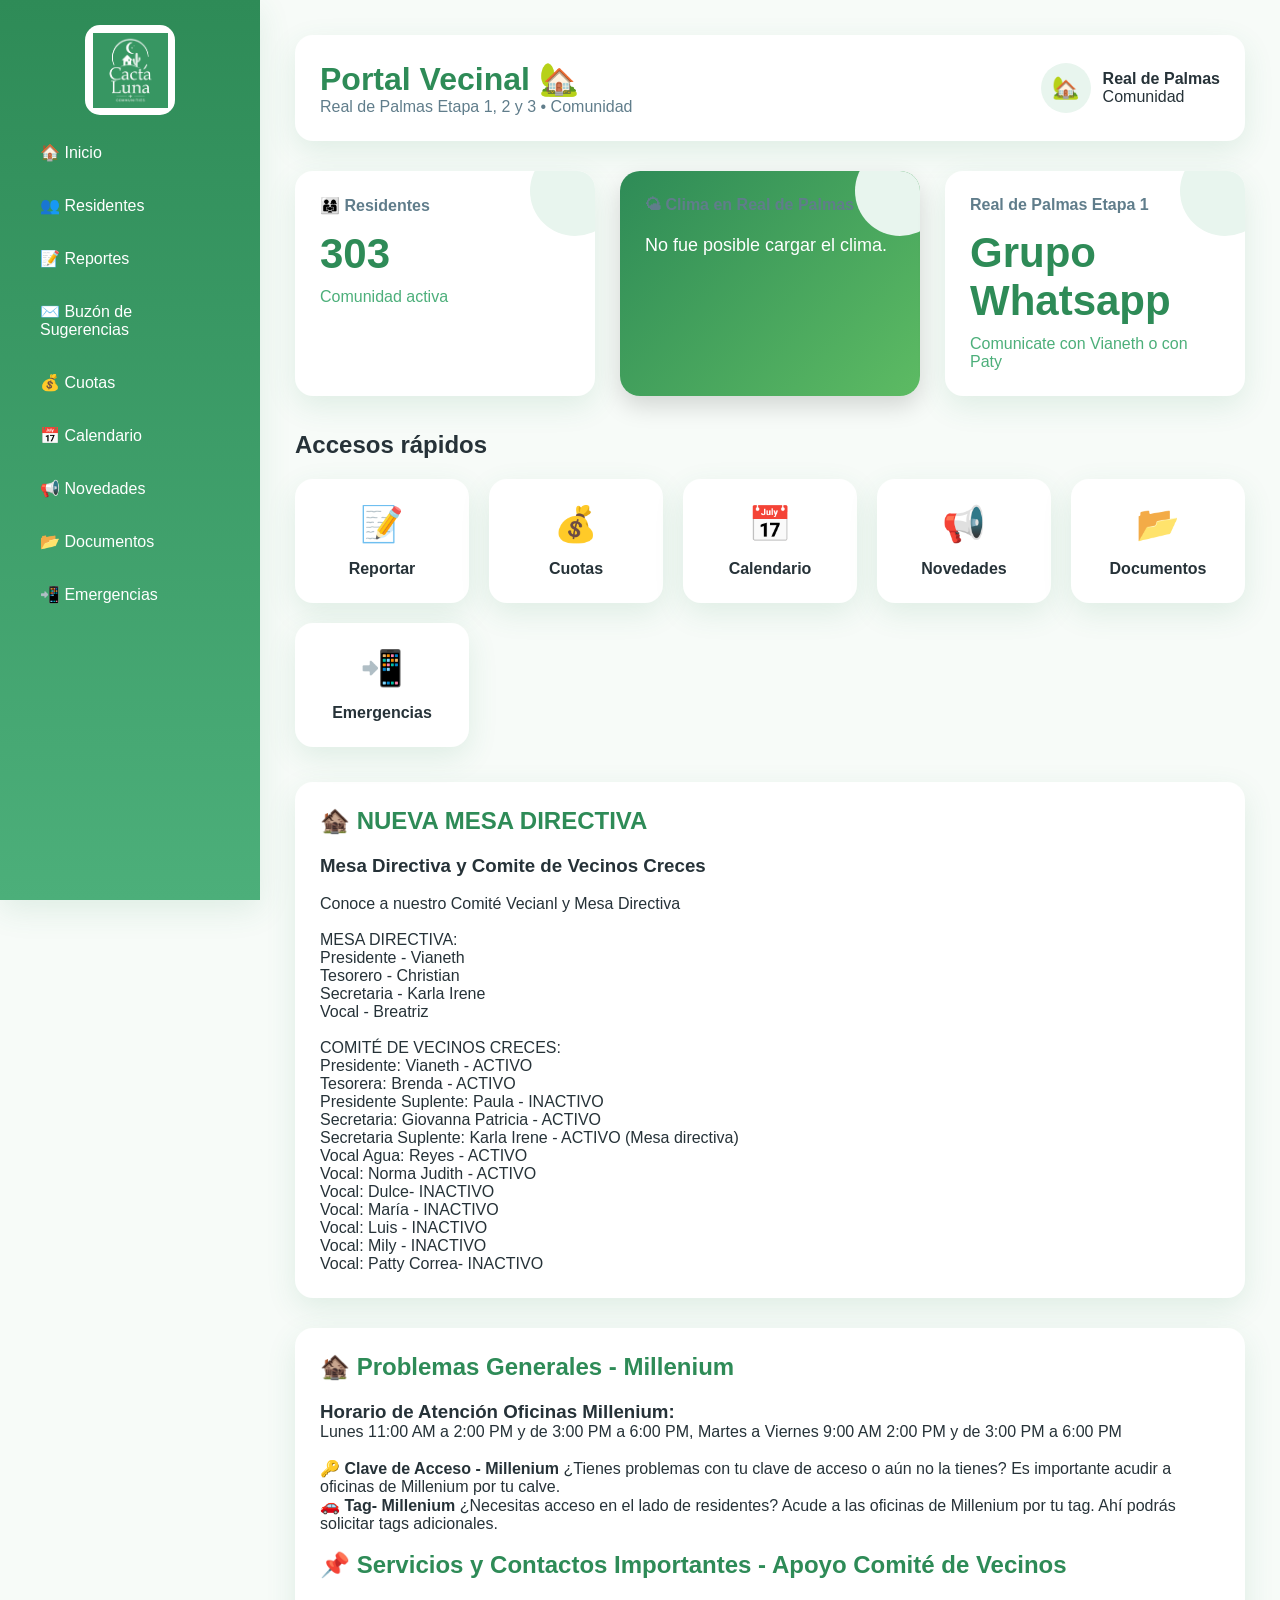
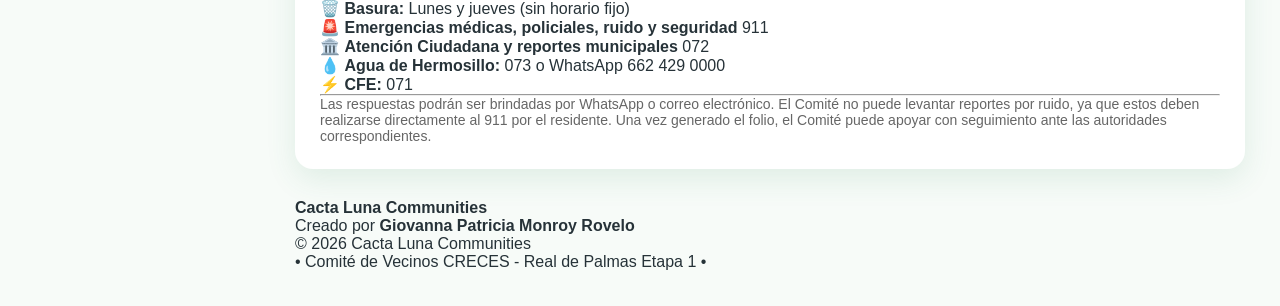
==== commit 736fd802: "Update index.html" ====
--- a/index.html
+++ b/index.html
@@ -99,7 +99,7 @@
 
 <h3>👨‍👩‍👧 Residentes</h3>
 
-<span>285</span>
+<span>303</span>
 
 <p>Comunidad activa</p>
 
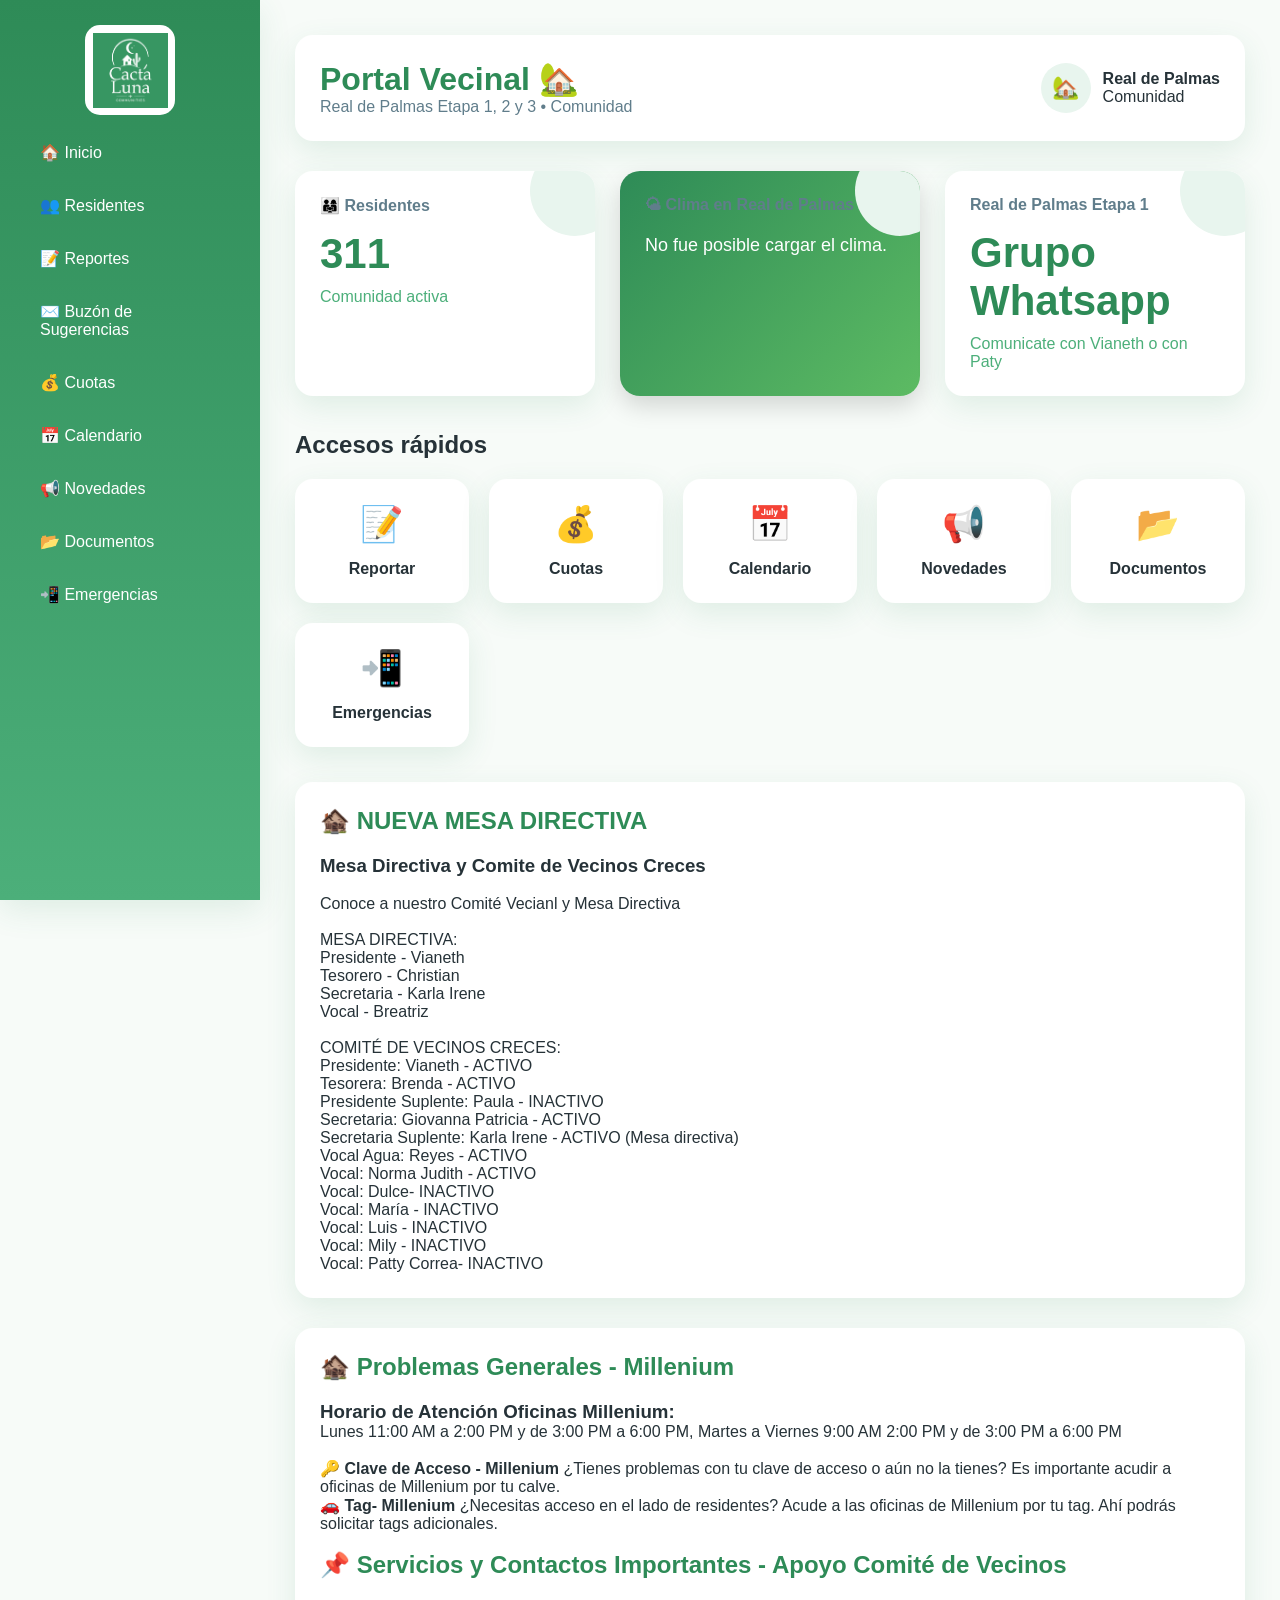
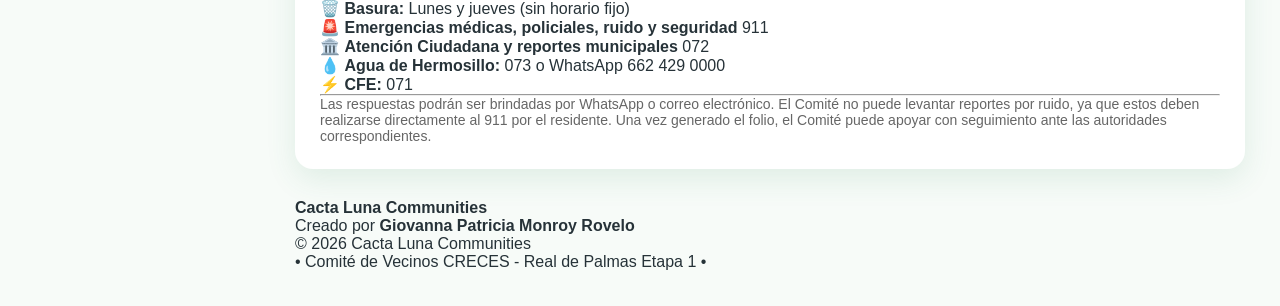
==== commit db5692f4: "Update index.html" ====
--- a/index.html
+++ b/index.html
@@ -99,7 +99,7 @@
 
 <h3>👨‍👩‍👧 Residentes</h3>
 
-<span>303</span>
+<span>311</span>
 
 <p>Comunidad activa</p>
 
